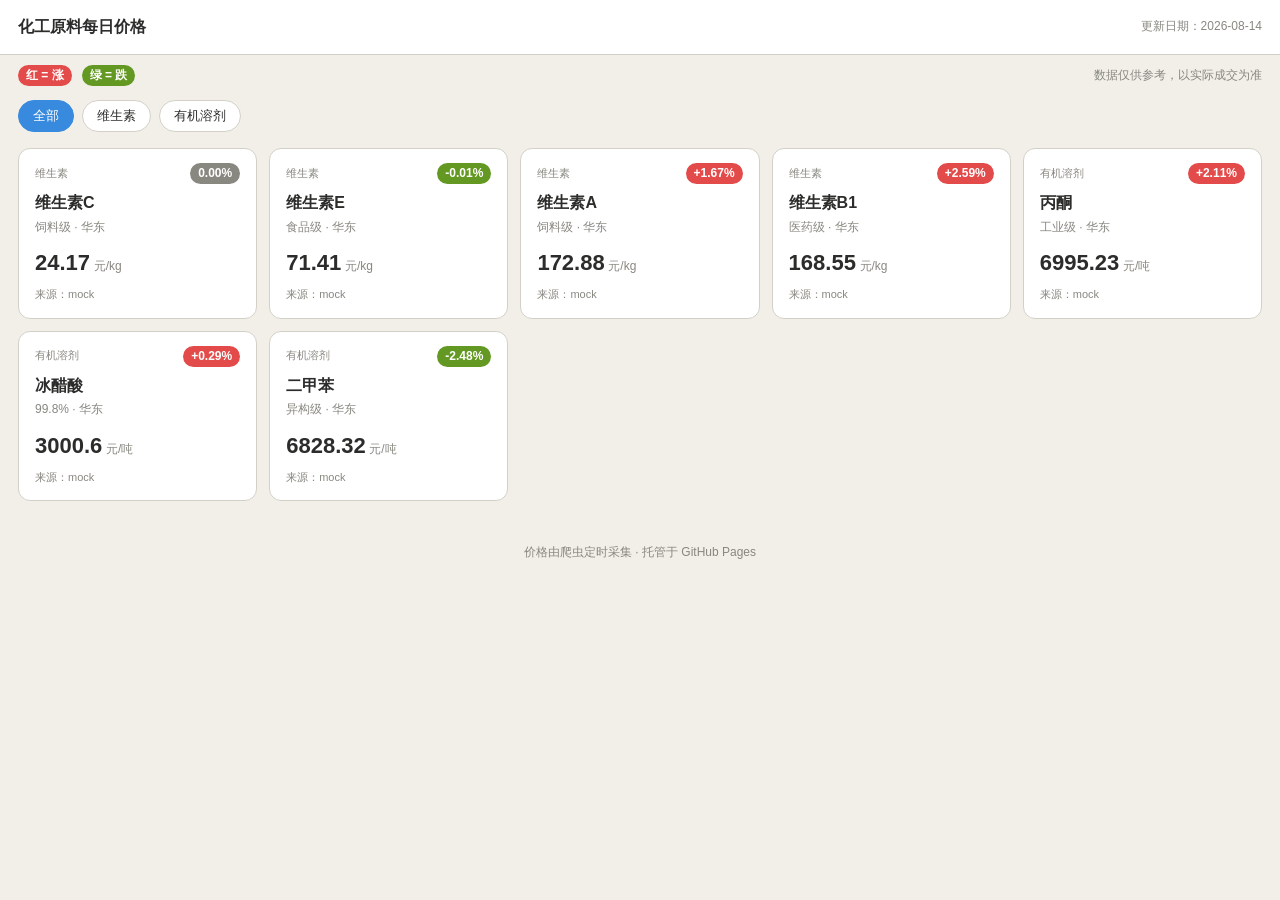
==== index.html @ 656493a3 "init: 化工原料每日价格监测网页版 (前端看板 + 爬虫框架 + 示例适配器 + Actions)" ====
<!DOCTYPE html>
<html lang="zh-CN">
<head>
  <meta charset="utf-8" />
  <meta name="viewport" content="width=device-width, initial-scale=1" />
  <title>化工原料每日价格看板</title>
  <link rel="stylesheet" href="assets/css/style.css" />
</head>
<body>
  <header class="topbar">
    <div class="brand">化工原料每日价格</div>
    <div class="updated" id="updated">加载中…</div>
  </header>

  <div class="legend">
    <span class="badge up">红 = 涨</span>
    <span class="badge down">绿 = 跌</span>
    <span class="hint">数据仅供参考，以实际成交为准</span>
  </div>

  <nav class="tabs" id="tabs">
    <button class="tab active" data-cat="all">全部</button>
    <button class="tab" data-cat="vitamin">维生素</button>
    <button class="tab" data-cat="solvent">有机溶剂</button>
  </nav>

  <main id="board" class="board"></main>

  <footer class="foot">价格由爬虫定时采集 · 托管于 GitHub Pages</footer>

  <script src="assets/js/format.js"></script>
  <script src="assets/js/app.js"></script>
</body>
</html>
---- assets/css/style.css ----
:root {
  --bg: #f1efe8;
  --card: #ffffff;
  --text: #2c2c2a;
  --muted: #888780;
  --border: #d3d1c7;
  --up: #e24b4a;     /* 涨 = 红 */
  --down: #639922;   /* 跌 = 绿 */
  --accent: #378add;
}

* { box-sizing: border-box; }
body {
  margin: 0;
  font-family: -apple-system, BlinkMacSystemFont, "PingFang SC", "Microsoft YaHei", sans-serif;
  background: var(--bg);
  color: var(--text);
  font-size: 14px;
  line-height: 1.6;
}
.topbar {
  display: flex; align-items: center; justify-content: space-between;
  padding: 14px 18px; background: var(--card);
  border-bottom: 0.5px solid var(--border);
  position: sticky; top: 0; z-index: 10;
}
.brand { font-weight: 600; font-size: 16px; }
.updated { color: var(--muted); font-size: 12px; }
.back { color: var(--accent); text-decoration: none; font-size: 14px; }

.legend {
  display: flex; align-items: center; gap: 10px; flex-wrap: wrap;
  padding: 10px 18px; font-size: 12px; color: var(--muted);
}
.badge {
  display: inline-block; padding: 1px 8px; border-radius: 999px;
  font-size: 12px; font-weight: 600; color: #fff;
}
.badge.up { background: var(--up); }
.badge.down { background: var(--down); }
.badge.flat { background: var(--muted); }
.hint { margin-left: auto; }

.tabs {
  display: flex; gap: 8px; padding: 4px 18px 10px;
}
.tab {
  border: 0.5px solid var(--border); background: var(--card);
  color: var(--text); padding: 6px 14px; border-radius: 999px;
  font-size: 13px; cursor: pointer;
}
.tab.active { background: var(--accent); color: #fff; border-color: var(--accent); }

.board {
  display: grid; grid-template-columns: repeat(auto-fill, minmax(220px, 1fr));
  gap: 12px; padding: 6px 18px 24px;
}
.card {
  background: var(--card); border: 0.5px solid var(--border);
  border-radius: 12px; padding: 14px 16px; text-decoration: none;
  color: var(--text); transition: transform .12s ease, box-shadow .12s ease;
}
.card:hover { transform: translateY(-2px); box-shadow: 0 4px 14px rgba(0,0,0,.06); }
.card-top { display: flex; justify-content: space-between; align-items: center; }
.cat { font-size: 11px; color: var(--muted); }
.name { font-size: 16px; font-weight: 600; margin: 6px 0 2px; }
.meta { font-size: 12px; color: var(--muted); }
.price { margin-top: 8px; font-size: 13px; color: var(--muted); }
.price b { font-size: 22px; color: var(--text); font-weight: 600; }
.unit { font-size: 12px; }
.src { font-size: 11px; color: var(--muted); margin-top: 6px; }

.detail { padding: 16px 18px 40px; max-width: 720px; margin: 0 auto; }
.detail .head {
  display: flex; justify-content: space-between; align-items: flex-end;
  border-bottom: 0.5px solid var(--border); padding-bottom: 12px;
}
.d-name { font-size: 20px; font-weight: 600; }
.d-meta { font-size: 12px; color: var(--muted); margin-top: 4px; }
.d-price { font-size: 13px; color: var(--muted); }
.d-price b { font-size: 28px; color: var(--text); }
.d-change { display: inline-block; margin: 12px 0 4px; }

.chart-wrap {
  background: var(--card); border: 0.5px solid var(--border);
  border-radius: 12px; padding: 12px; margin: 12px 0;
}
.recent { width: 100%; border-collapse: collapse; font-size: 13px; }
.recent th, .recent td { text-align: left; padding: 6px 8px; border-bottom: 0.5px solid var(--border); }
.recent th { color: var(--muted); font-weight: 500; }

.foot { text-align: center; color: var(--muted); font-size: 12px; padding: 18px; }
.err { color: var(--up); padding: 24px 18px; }
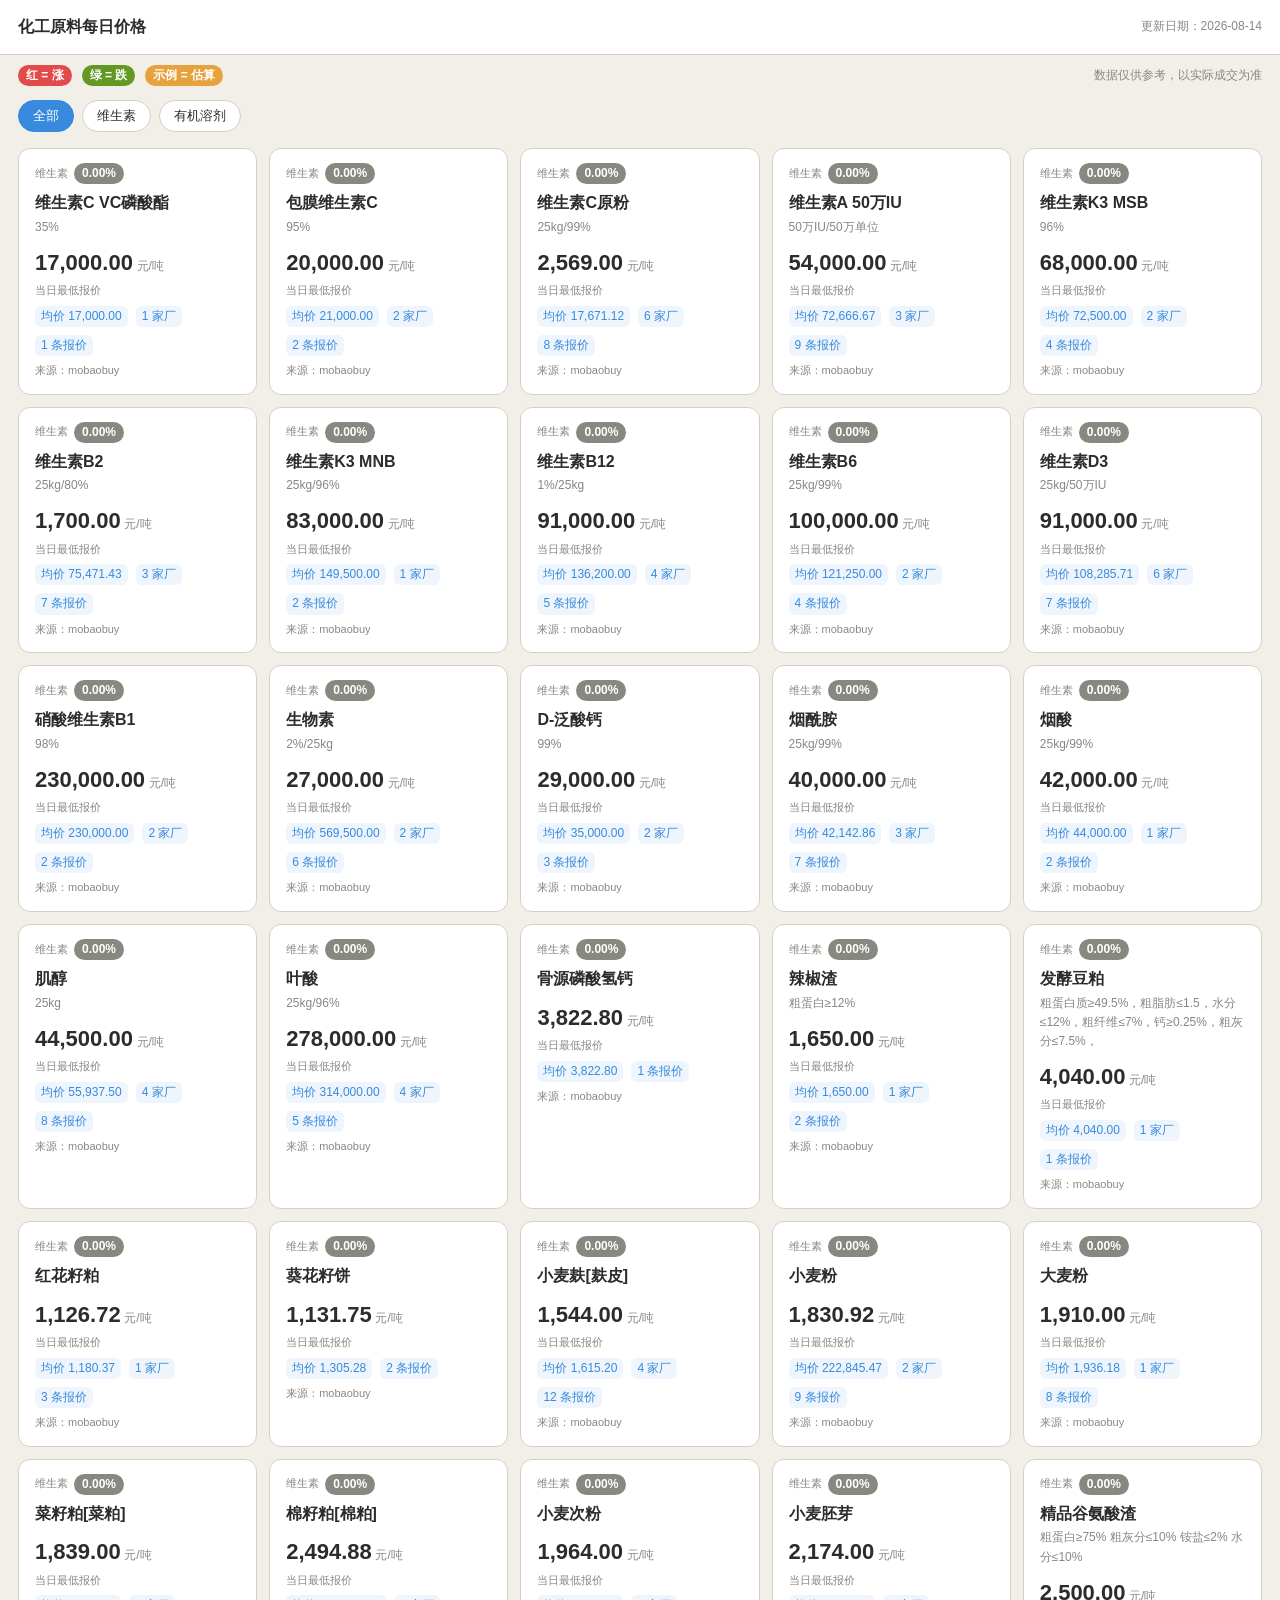
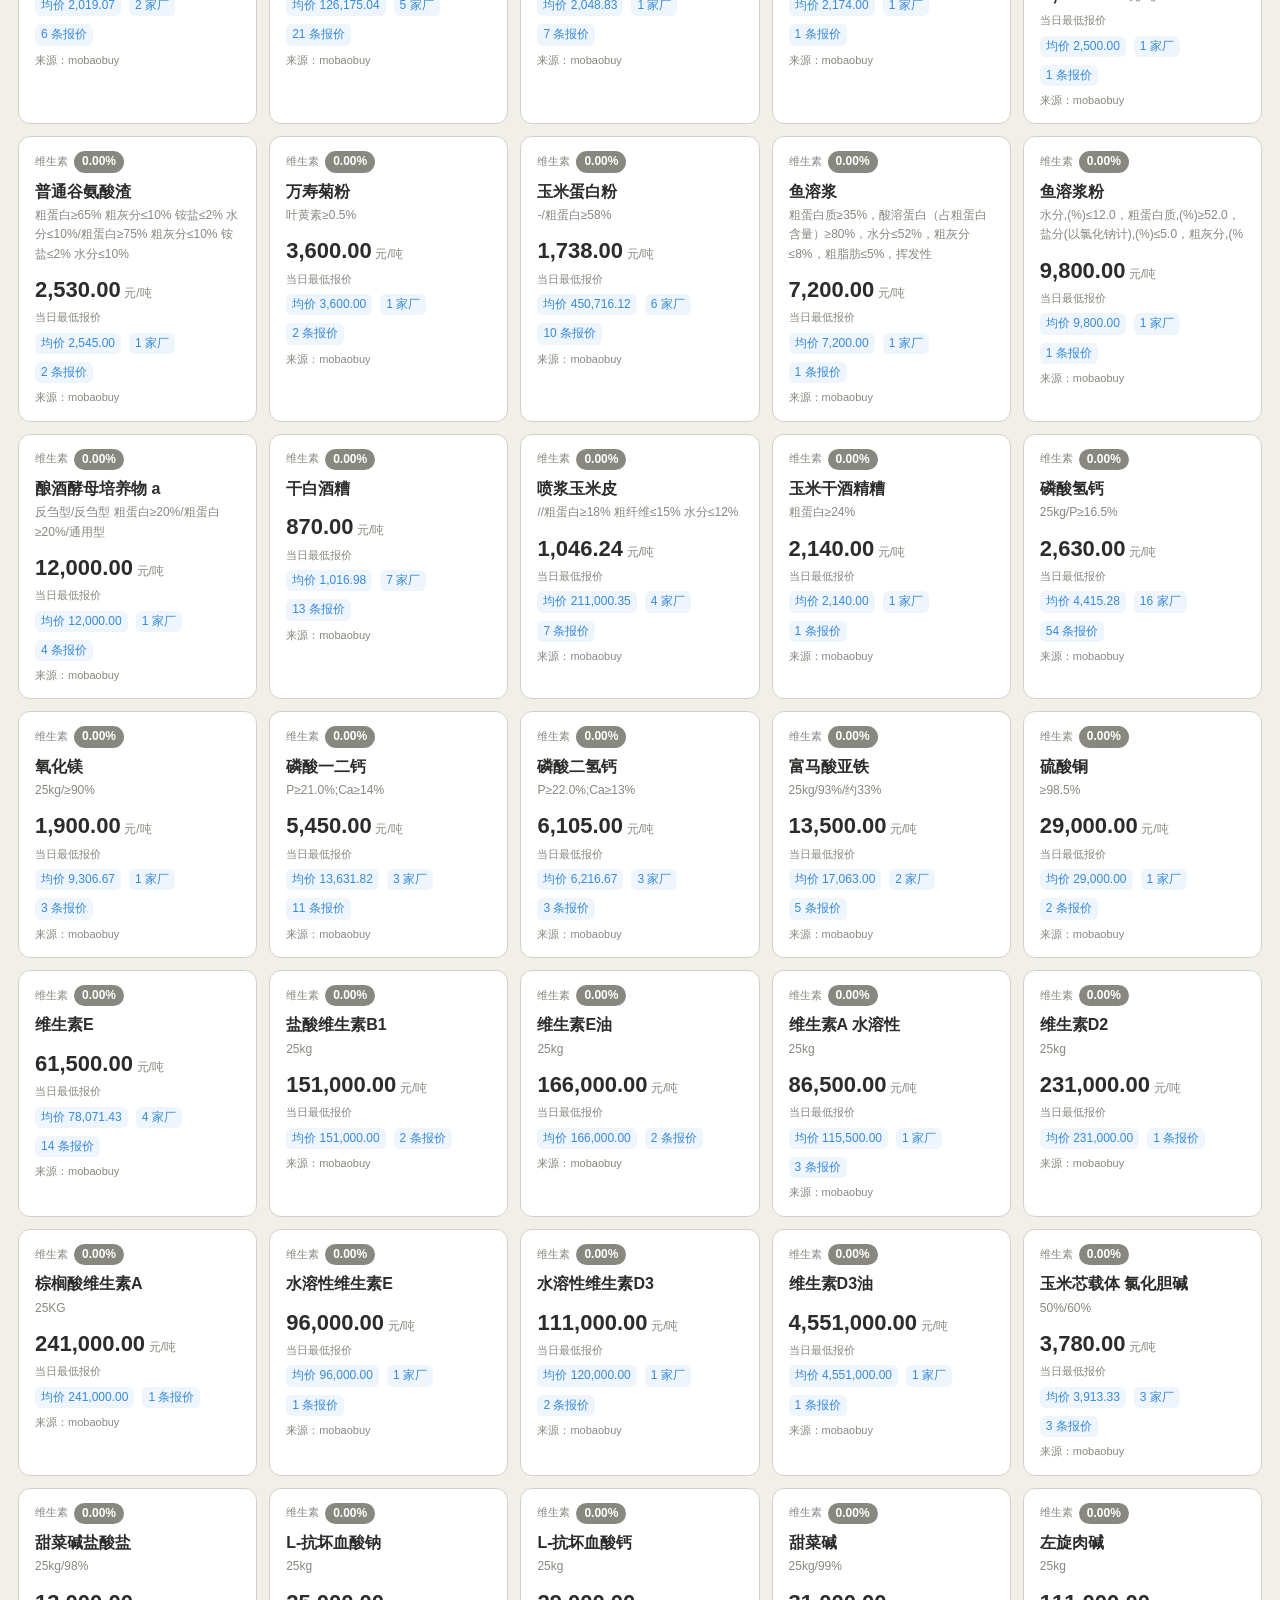
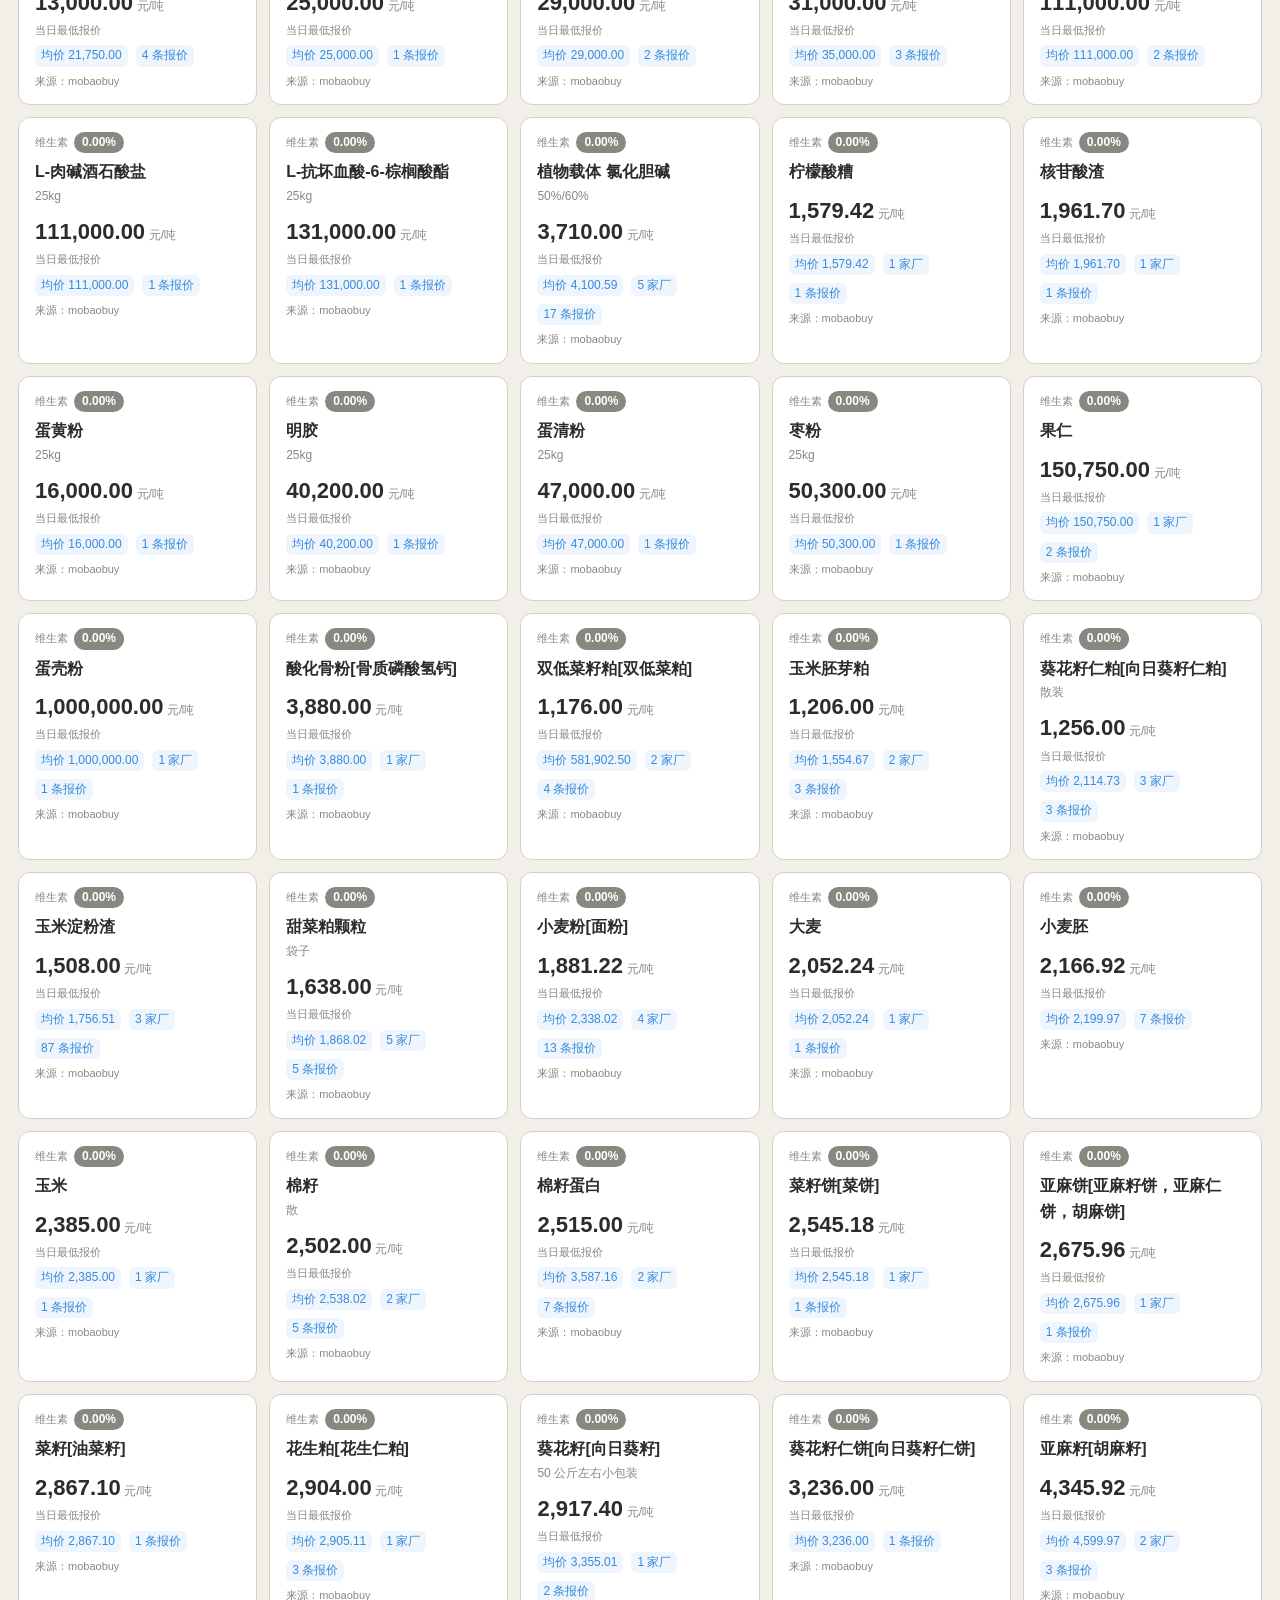
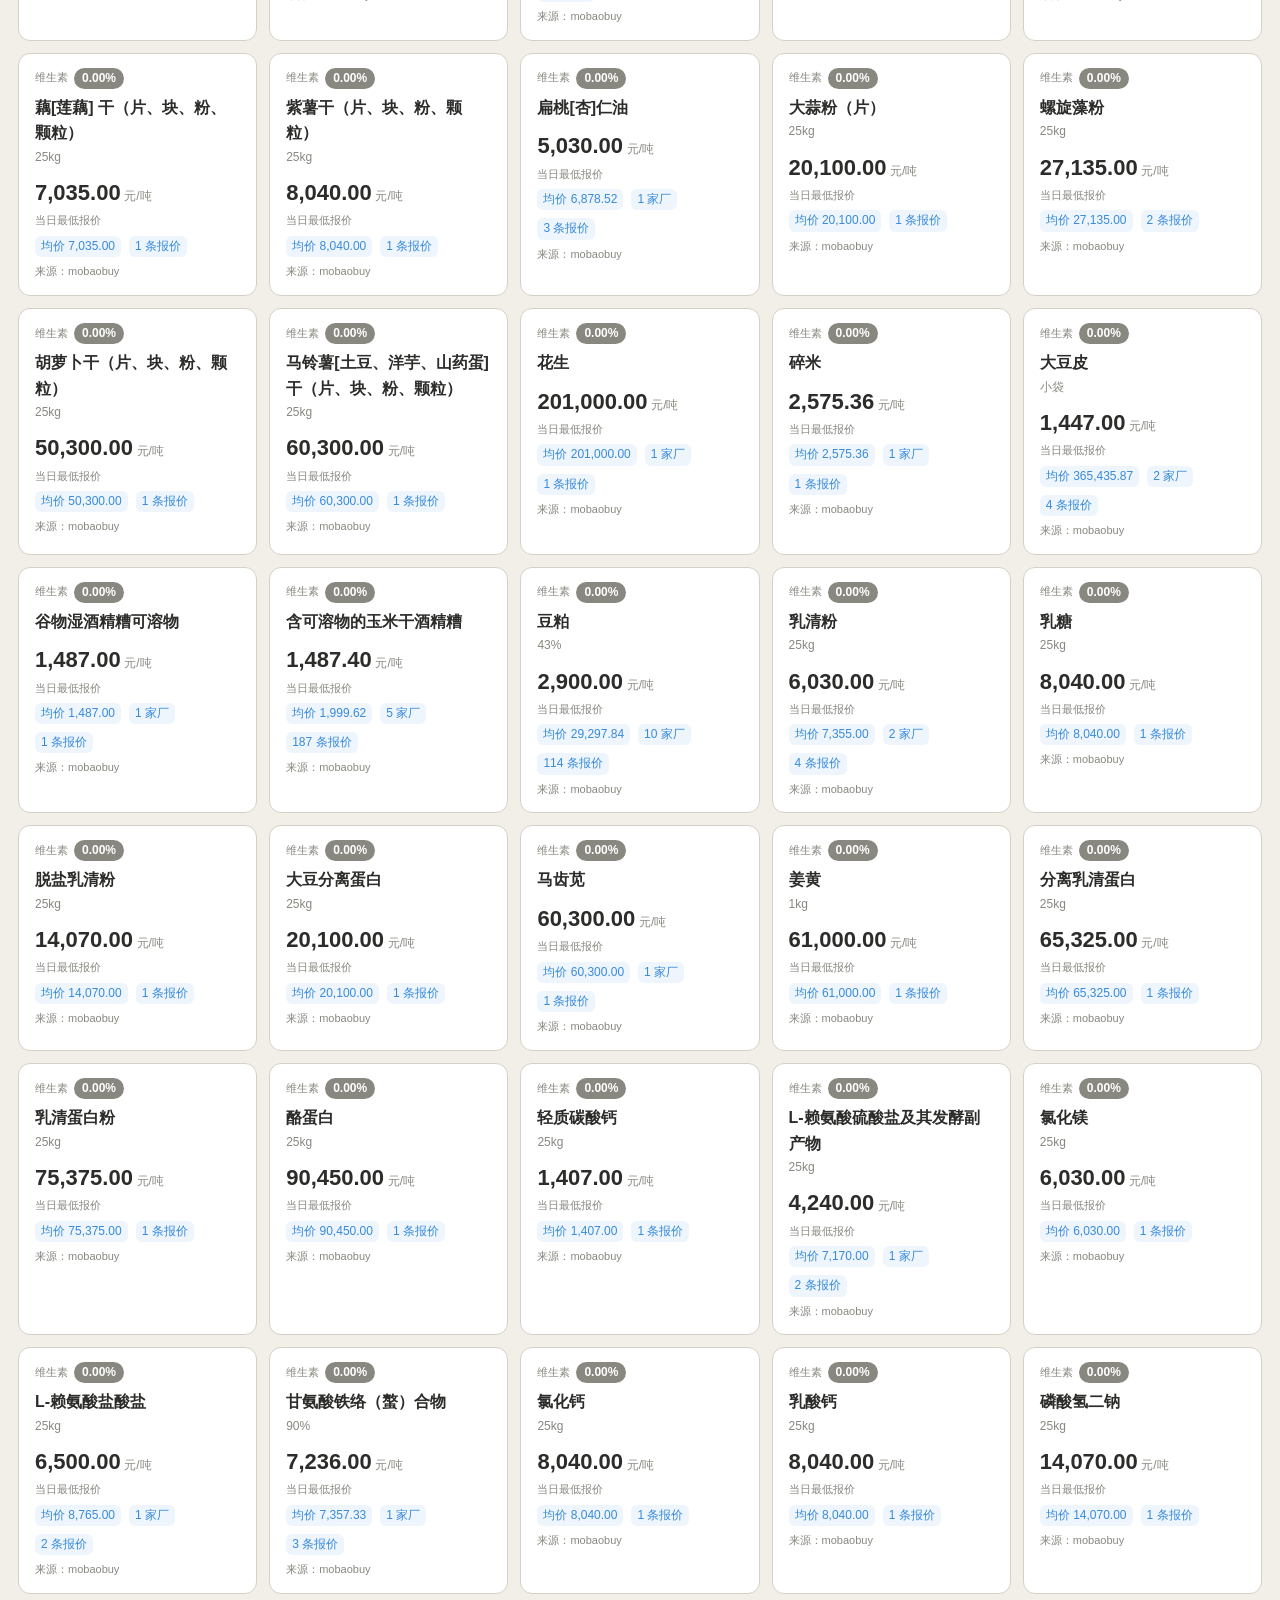
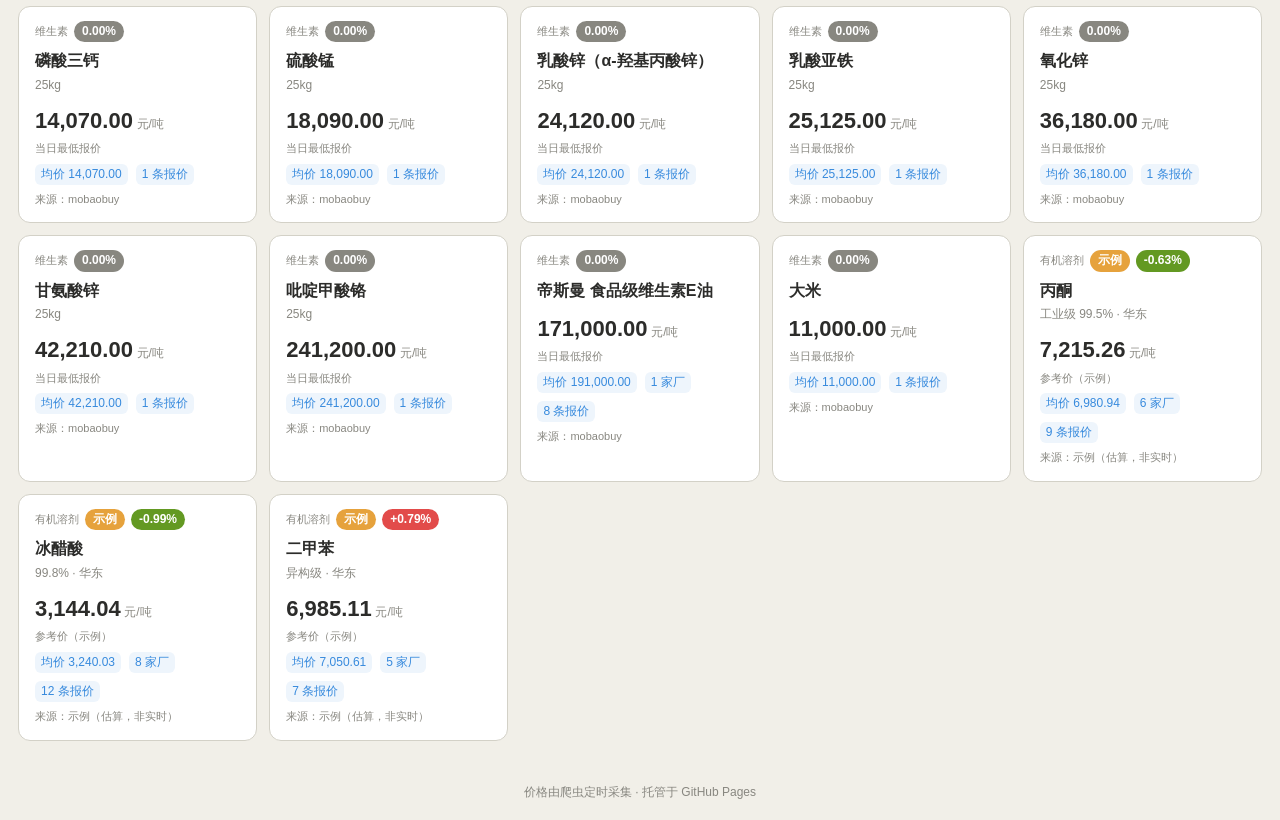
==== commit d8954c4a: "feat: 有机溶剂示例数据源(标注isSample) + 前端富信息(均价/厂家数/报价条数/示例徽标) + scraper多源修复" ====
--- a/index.html
+++ b/index.html
@@ -15,6 +15,7 @@
   <div class="legend">
     <span class="badge up">红 = 涨</span>
     <span class="badge down">绿 = 跌</span>
+    <span class="badge sample">示例 = 估算</span>
     <span class="hint">数据仅供参考，以实际成交为准</span>
   </div>
 
--- a/assets/css/style.css
+++ b/assets/css/style.css
@@ -39,6 +39,7 @@
 .badge.up { background: var(--up); }
 .badge.down { background: var(--down); }
 .badge.flat { background: var(--muted); }
+.badge.sample { background: #e6a23c; }
 .hint { margin-left: auto; }
 
 .tabs {
@@ -61,13 +62,16 @@
   color: var(--text); transition: transform .12s ease, box-shadow .12s ease;
 }
 .card:hover { transform: translateY(-2px); box-shadow: 0 4px 14px rgba(0,0,0,.06); }
-.card-top { display: flex; justify-content: space-between; align-items: center; }
+.card-top { display: flex; flex-wrap: wrap; gap: 6px; align-items: center; }
 .cat { font-size: 11px; color: var(--muted); }
 .name { font-size: 16px; font-weight: 600; margin: 6px 0 2px; }
 .meta { font-size: 12px; color: var(--muted); }
 .price { margin-top: 8px; font-size: 13px; color: var(--muted); }
 .price b { font-size: 22px; color: var(--text); font-weight: 600; }
 .unit { font-size: 12px; }
+.price-cap { font-size: 11px; color: var(--muted); margin-top: 2px; }
+.price-meta { display: flex; flex-wrap: wrap; gap: 8px; margin-top: 6px; font-size: 12px; color: var(--accent); }
+.price-meta span { background: #eef5fc; padding: 1px 6px; border-radius: 6px; }
 .src { font-size: 11px; color: var(--muted); margin-top: 6px; }
 
 .detail { padding: 16px 18px 40px; max-width: 720px; margin: 0 auto; }
@@ -89,5 +93,15 @@
 .recent th, .recent td { text-align: left; padding: 6px 8px; border-bottom: 0.5px solid var(--border); }
 .recent th { color: var(--muted); font-weight: 500; }
 
+.info-grid { display: grid; grid-template-columns: 1fr 1fr; gap: 10px; margin: 14px 0; }
+.info-cell { background: var(--card); border: 0.5px solid var(--border); border-radius: 10px; padding: 10px 12px; }
+.info-k { display: block; font-size: 12px; color: var(--muted); }
+.info-v { display: block; font-size: 16px; font-weight: 600; margin-top: 2px; }
+
+.sample-note {
+  background: #fdf6ec; border: 0.5px solid #e6a23c; color: #b26a00;
+  font-size: 12px; padding: 8px 12px; border-radius: 8px; margin: 10px 0;
+}
+
 .foot { text-align: center; color: var(--muted); font-size: 12px; padding: 18px; }
 .err { color: var(--up); padding: 24px 18px; }
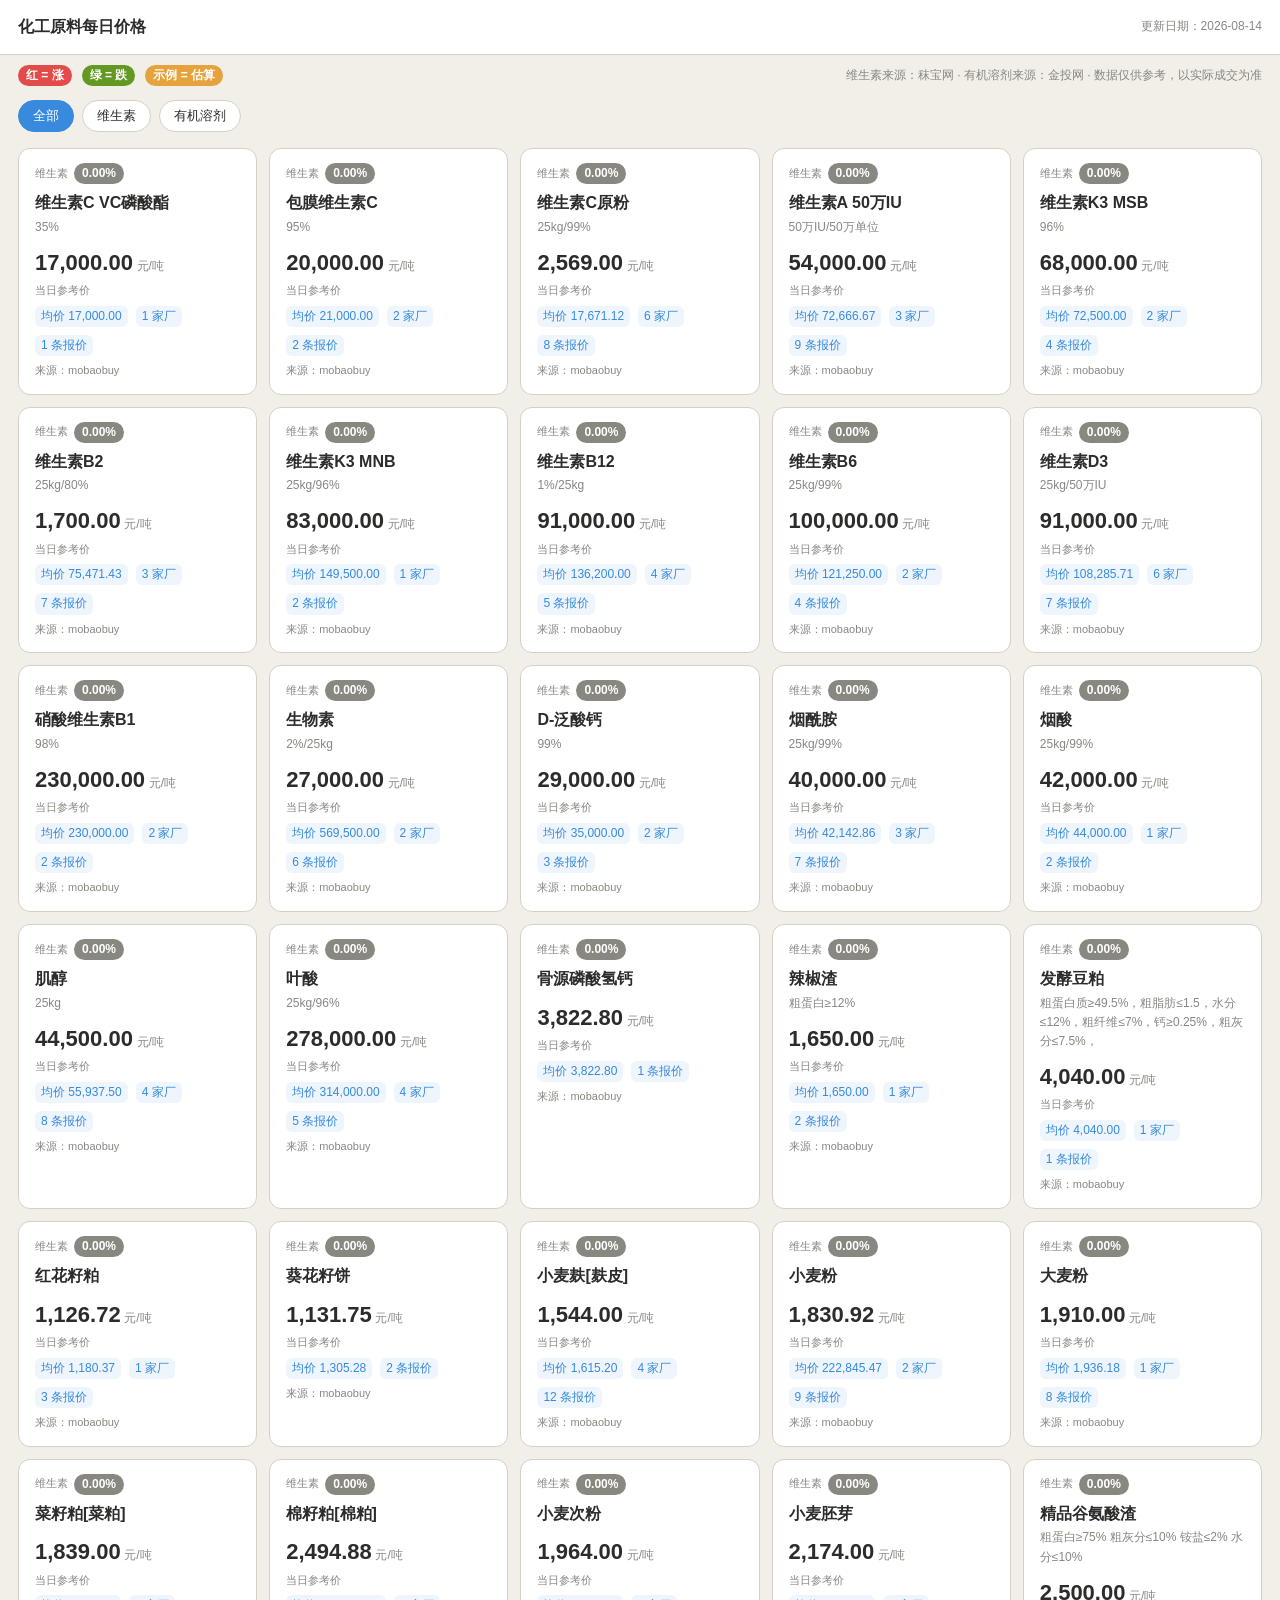
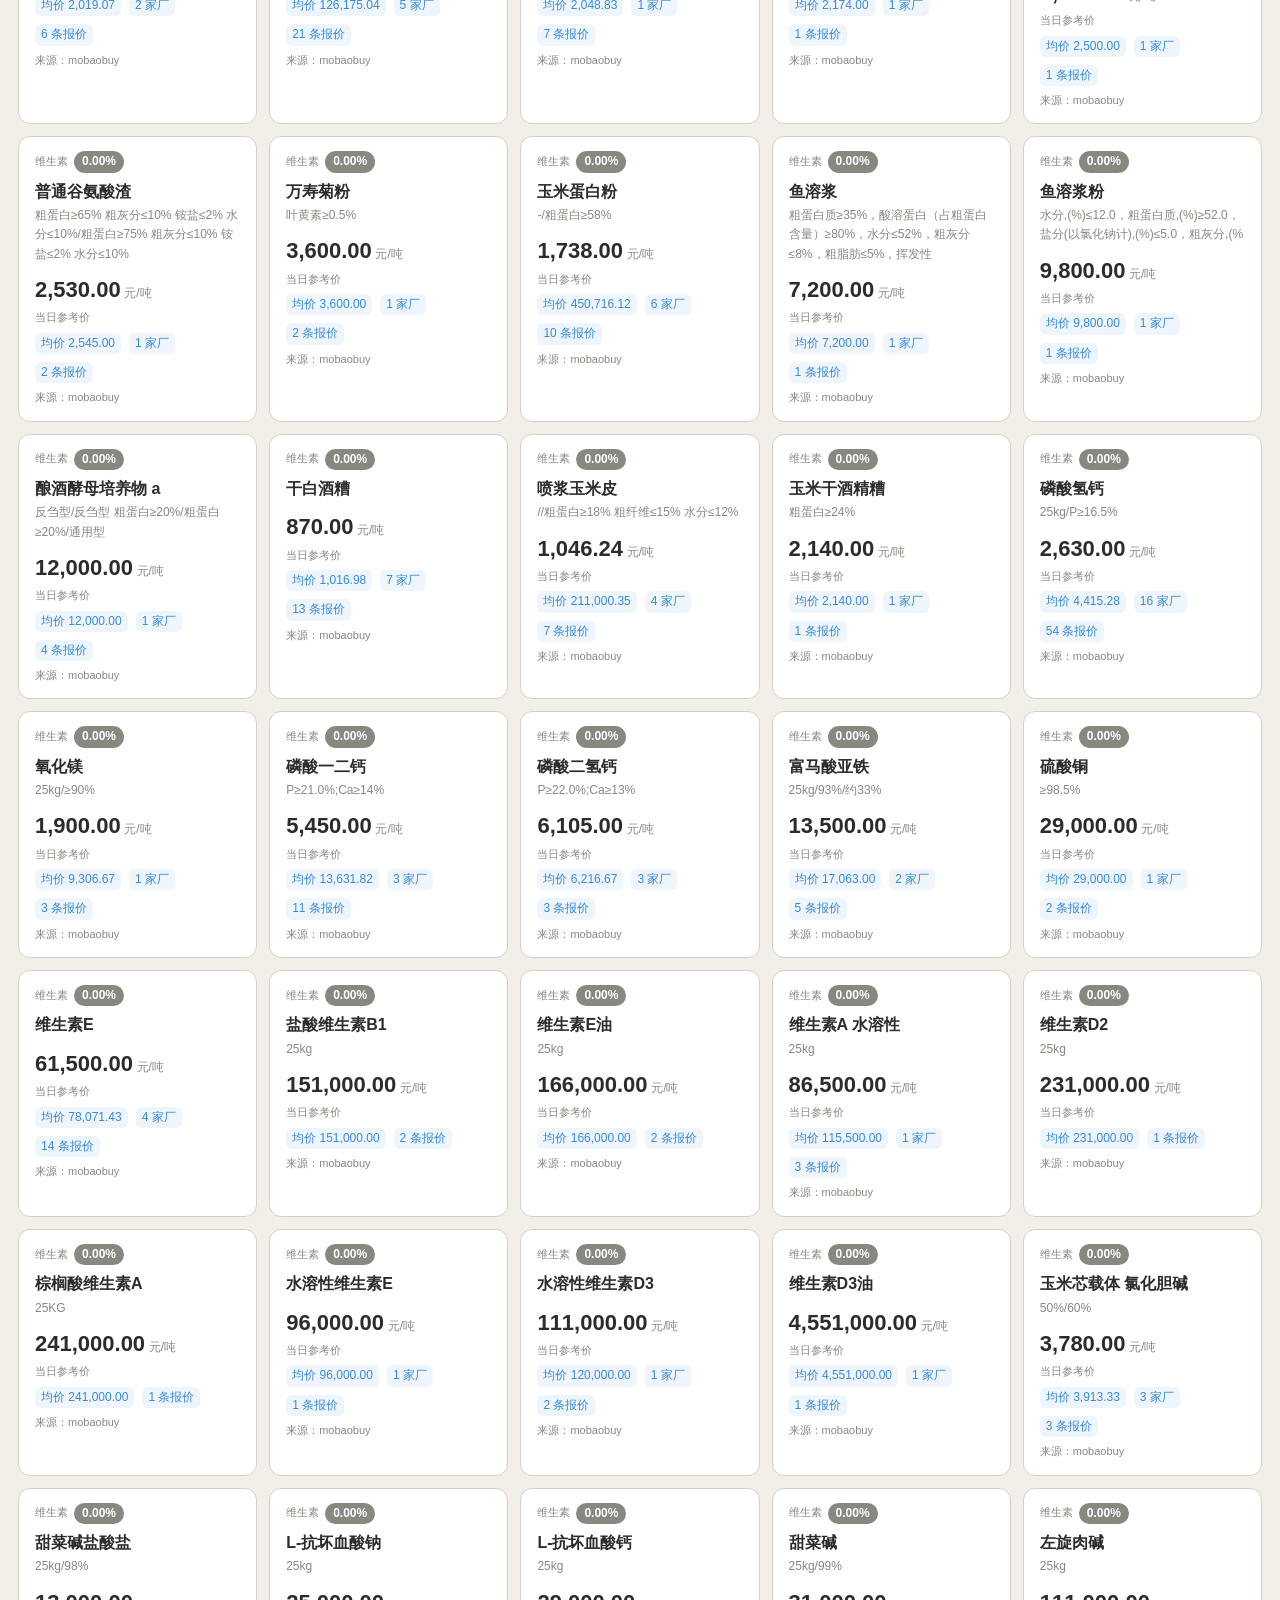
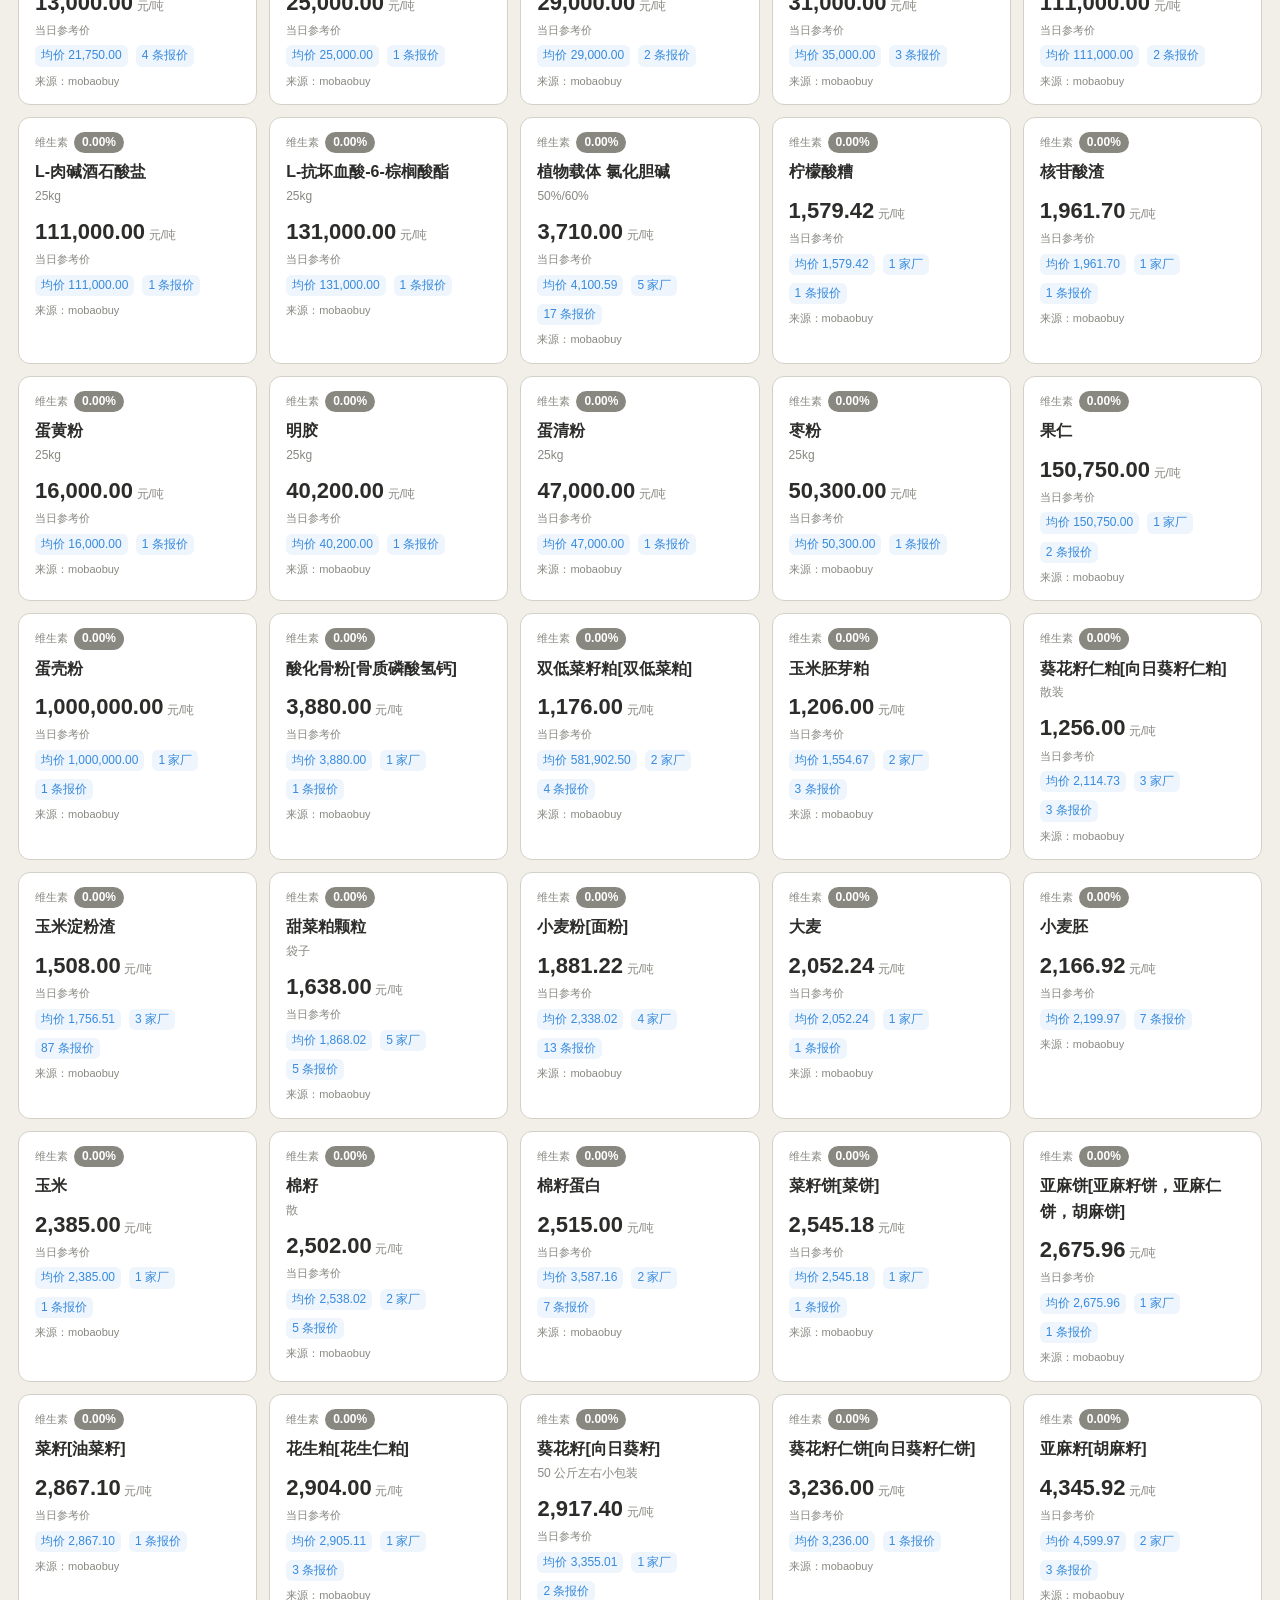
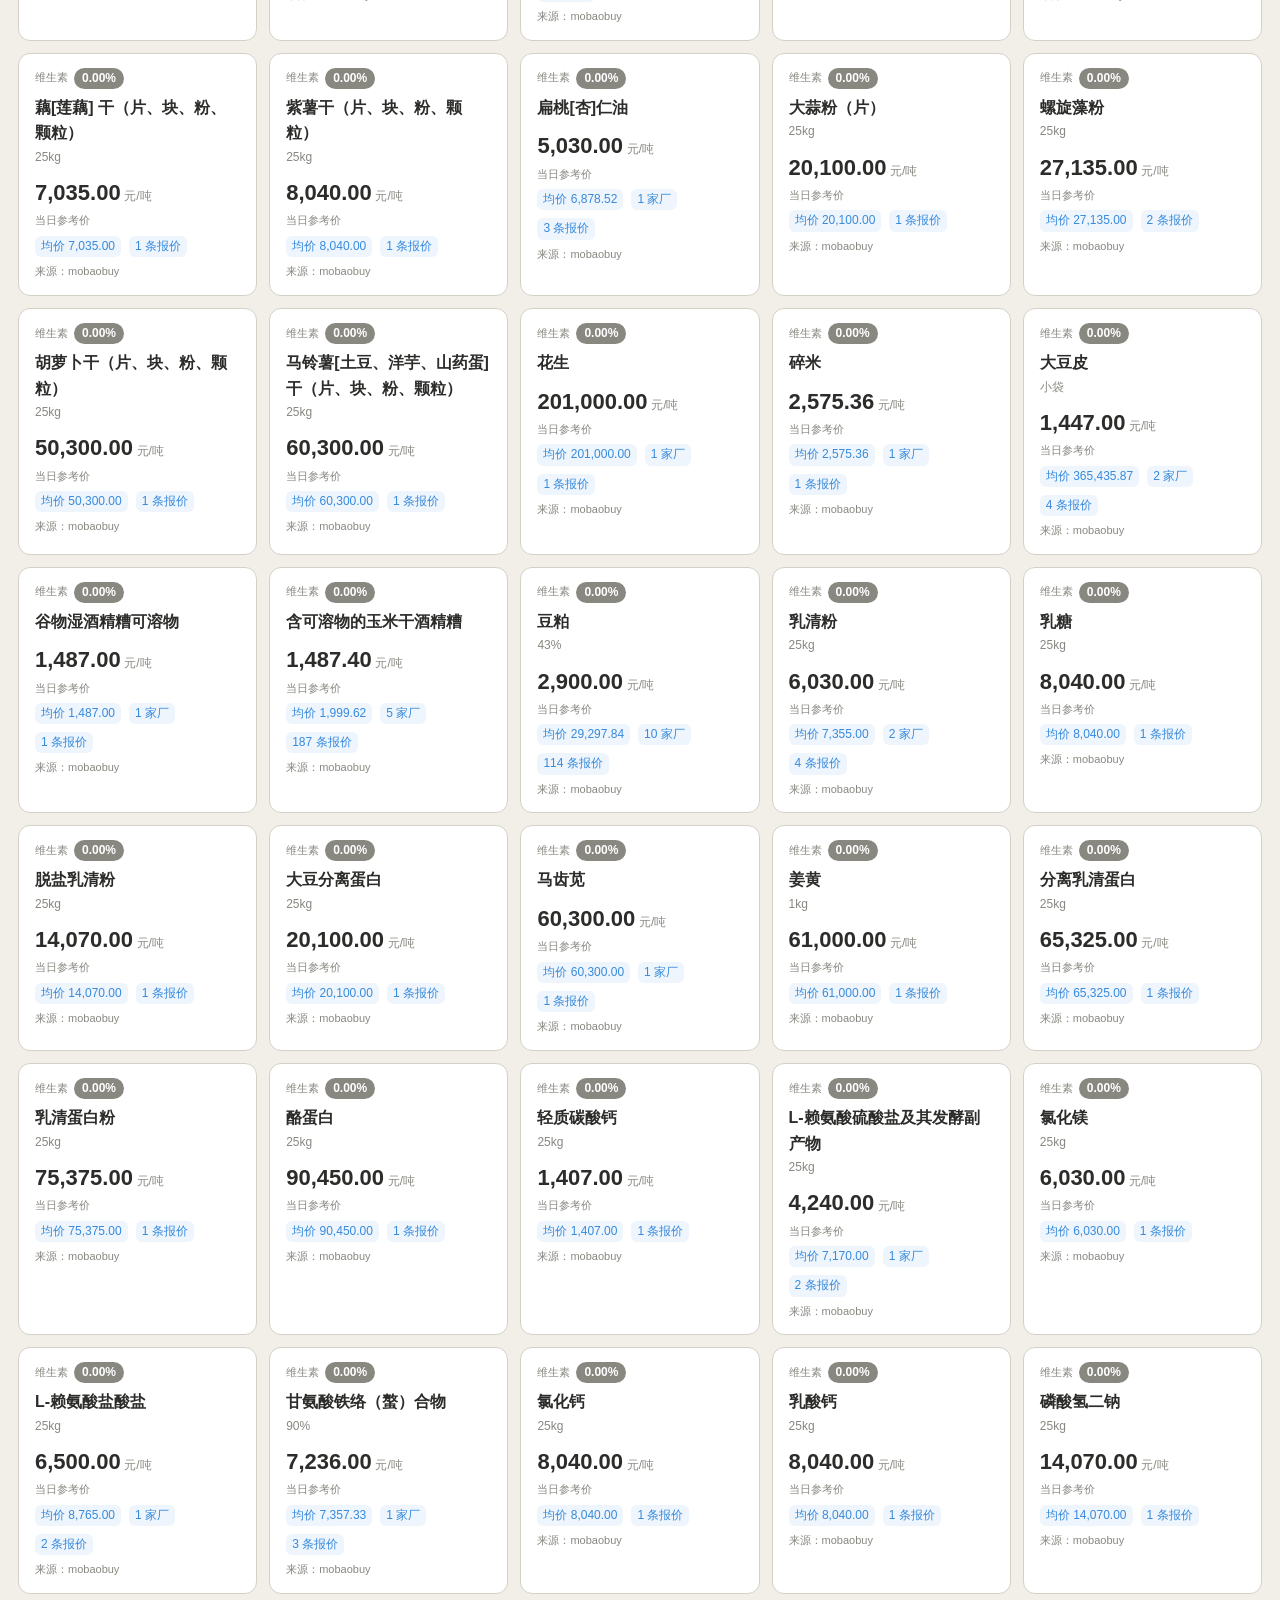
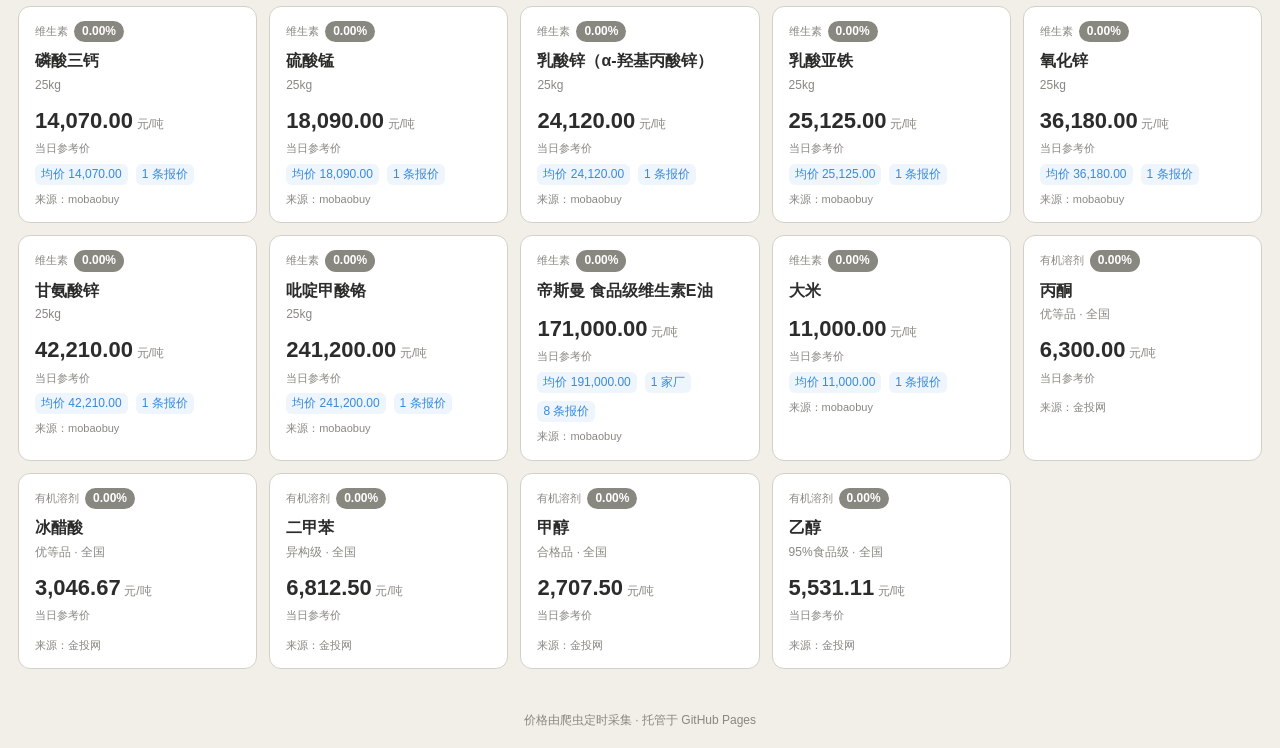
==== commit 299424fd: "feat: 接入金投网真实有机溶剂数据源(丙酮/冰醋酸/二甲苯/甲醇/乙醇) + all默认=真实维生素+真实溶剂 + 历史日涨跌基线" ====
--- a/index.html
+++ b/index.html
@@ -16,7 +16,7 @@
     <span class="badge up">红 = 涨</span>
     <span class="badge down">绿 = 跌</span>
     <span class="badge sample">示例 = 估算</span>
-    <span class="hint">数据仅供参考，以实际成交为准</span>
+    <span class="hint">维生素来源：秣宝网 · 有机溶剂来源：金投网 · 数据仅供参考，以实际成交为准</span>
   </div>
 
   <nav class="tabs" id="tabs">
